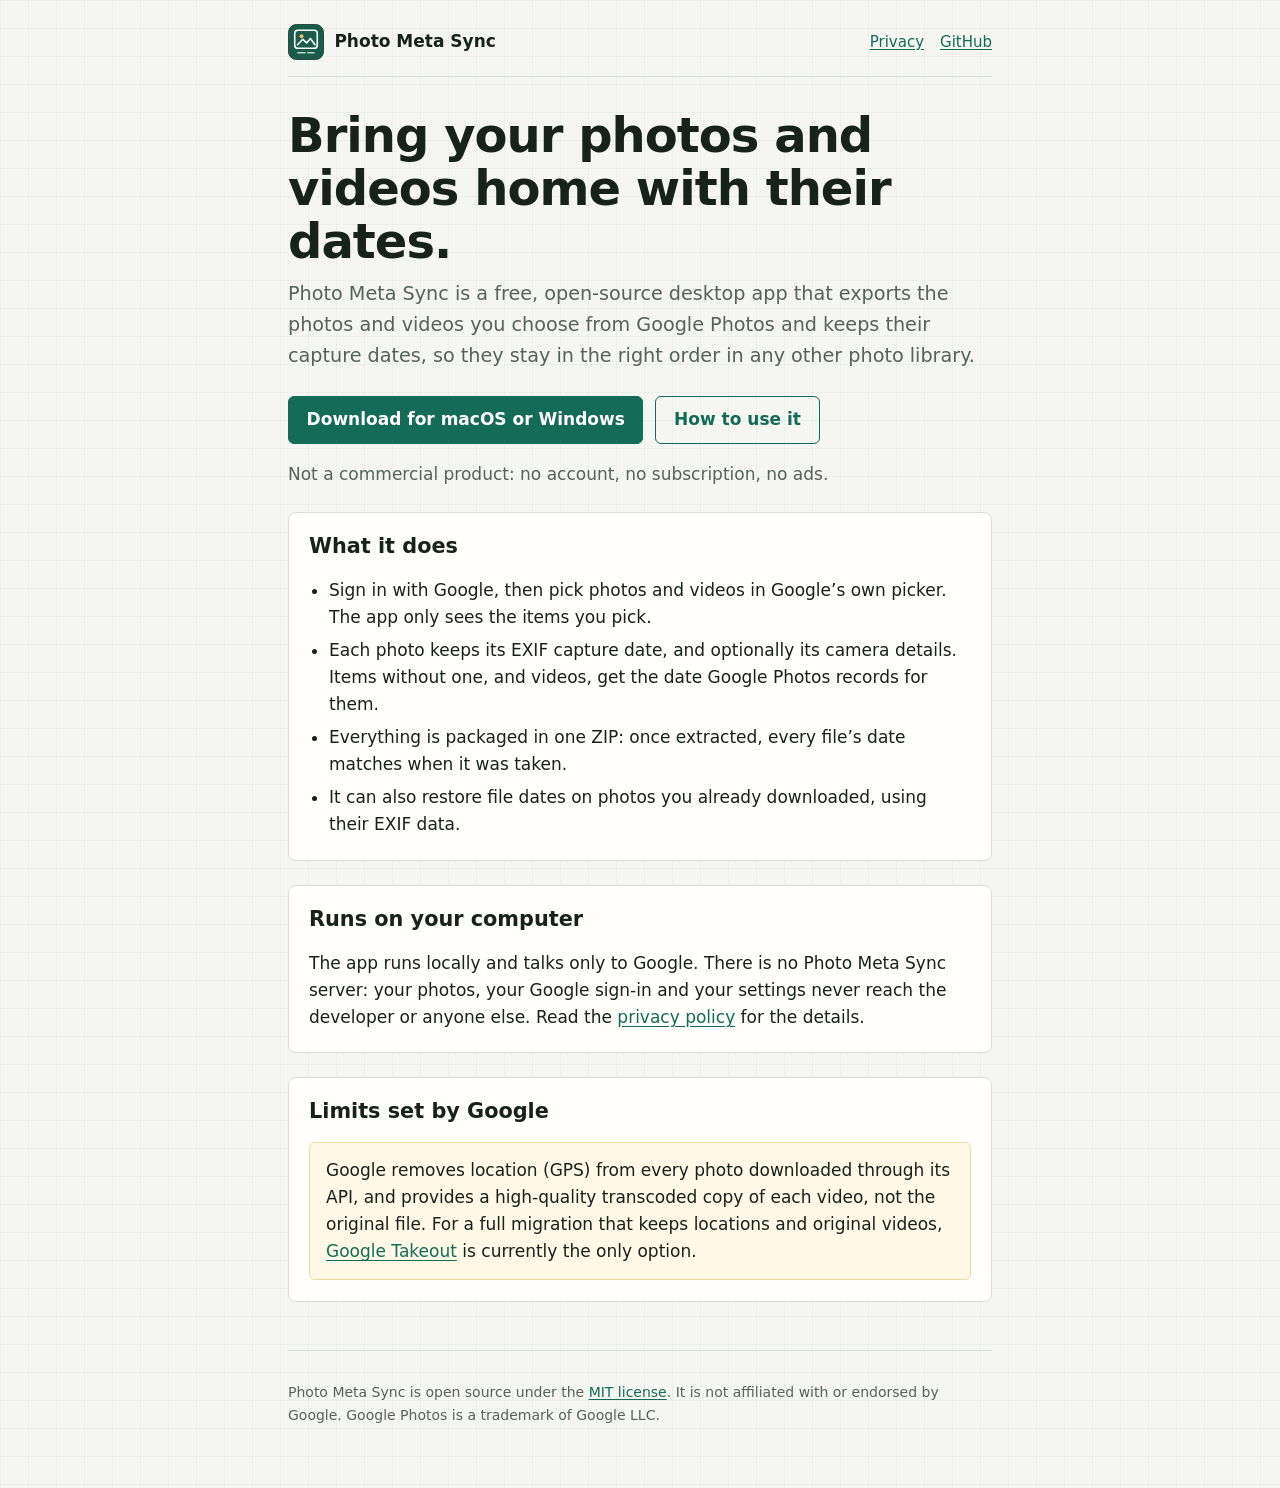
==== site/index.html @ 0d92e304 "docs: add a project site with a privacy policy Adds site/ (homepage and privacy policy), published t" ====
<!doctype html>
<html lang="en">
<head>
  <meta charset="utf-8">
  <meta name="viewport" content="width=device-width, initial-scale=1">
  <title>Photo Meta Sync</title>
  <meta name="description" content="A free desktop app that exports photos and videos from Google Photos with their capture dates, running entirely on your computer.">
  <link rel="icon" href="favicon.svg" type="image/svg+xml">
  <link rel="stylesheet" href="styles.css">
</head>
<body>
  <div class="page">
    <header class="site-header">
      <a class="brand" href="./"><img src="favicon.svg" alt=""> Photo Meta Sync</a>
      <nav class="site-nav" aria-label="Site">
        <a href="privacy.html">Privacy</a>
        <a href="https://github.com/NicoPietrusco/GPhotosMetaSync">GitHub</a>
      </nav>
    </header>

    <main>
      <h1>Bring your photos and videos home with their dates.</h1>
      <p class="lead">Photo Meta Sync is a free, open-source desktop app that exports the photos and videos you choose from Google Photos and keeps their capture dates, so they stay in the right order in any other photo library.</p>

      <div class="actions">
        <a class="btn btn-primary" href="https://github.com/NicoPietrusco/GPhotosMetaSync/releases/latest">Download for macOS or Windows</a>
        <a class="btn" href="https://github.com/NicoPietrusco/GPhotosMetaSync#use-the-app">How to use it</a>
      </div>
      <p class="muted">Not a commercial product: no account, no subscription, no ads.</p>

      <section class="card">
        <h2>What it does</h2>
        <ul>
          <li>Sign in with Google, then pick photos and videos in Google’s own picker. The app only sees the items you pick.</li>
          <li>Each photo keeps its EXIF capture date, and optionally its camera details. Items without one, and videos, get the date Google Photos records for them.</li>
          <li>Everything is packaged in one ZIP: once extracted, every file’s date matches when it was taken.</li>
          <li>It can also restore file dates on photos you already downloaded, using their EXIF data.</li>
        </ul>
      </section>

      <section class="card">
        <h2>Runs on your computer</h2>
        <p>The app runs locally and talks only to Google. There is no Photo Meta Sync server: your photos, your Google sign-in and your settings never reach the developer or anyone else. Read the <a href="privacy.html">privacy policy</a> for the details.</p>
      </section>

      <section class="card">
        <h2>Limits set by Google</h2>
        <p class="note">Google removes location (GPS) from every photo downloaded through its API, and provides a high-quality transcoded copy of each video, not the original file. For a full migration that keeps locations and original videos, <a href="https://takeout.google.com/">Google Takeout</a> is currently the only option.</p>
      </section>
    </main>

    <footer class="site-footer">
      <p>Photo Meta Sync is open source under the <a href="https://github.com/NicoPietrusco/GPhotosMetaSync/blob/main/LICENSE">MIT license</a>. It is not affiliated with or endorsed by Google. Google Photos is a trademark of Google LLC.</p>
    </footer>
  </div>
</body>
</html>
---- site/styles.css ----
/* Photo Meta Sync — project site. Colors follow the app (web/static/css/app.css). */

:root {
  --bg: #f5f6f1;
  --surface: #fffefa;
  --text: #17221c;
  --text-muted: #56625a;
  --border: #d8dfd7;
  --primary: #146b57;
  --primary-hover: #0d5545;
  --primary-fg: #ffffff;
  --note-bg: #fff8e6;
  --note-border: #f0d9a0;
  --grid-line: rgba(24, 54, 39, 0.035);
  --font: "Avenir Next", Avenir, "Segoe UI", system-ui, sans-serif;
  color-scheme: light;
}

@media (prefers-color-scheme: dark) {
  :root {
    --bg: #111814;
    --surface: #18211c;
    --text: #e7eee9;
    --text-muted: #a6b3ab;
    --border: #2c3a32;
    --primary: #5fbf9f;
    --primary-hover: #7dd3b5;
    --primary-fg: #0c1a14;
    --note-bg: #2a2416;
    --note-border: #5c4c26;
    --grid-line: rgba(231, 238, 233, 0.03);
    color-scheme: dark;
  }
}

*,
*::before,
*::after {
  box-sizing: border-box;
}

body {
  margin: 0;
  font-family: var(--font);
  font-size: 1.0625rem;
  line-height: 1.6;
  color: var(--text);
  background-color: var(--bg);
  background-image:
    linear-gradient(var(--grid-line) 1px, transparent 1px),
    linear-gradient(90deg, var(--grid-line) 1px, transparent 1px);
  background-size: 28px 28px;
  -webkit-font-smoothing: antialiased;
}

.page {
  max-width: 46rem;
  margin: 0 auto;
  padding: 1.5rem 1rem 3rem;
}

a {
  color: var(--primary);
  text-underline-offset: 0.15em;
}

a:hover {
  color: var(--primary-hover);
}

:focus-visible {
  outline: 2px solid var(--primary);
  outline-offset: 2px;
}

.site-header {
  display: flex;
  align-items: center;
  justify-content: space-between;
  gap: 1rem;
  padding-bottom: 1rem;
  border-bottom: 1px solid var(--border);
}

.brand {
  display: inline-flex;
  align-items: center;
  gap: 0.65rem;
  color: var(--text);
  font-weight: 700;
  text-decoration: none;
}

.brand img {
  width: 2.25rem;
  height: 2.25rem;
}

.site-nav {
  display: flex;
  gap: 1rem;
  font-size: 0.9375rem;
}

main {
  padding-top: 2rem;
}

h1 {
  margin: 0 0 0.75rem;
  font-size: clamp(2rem, 6vw, 3rem);
  line-height: 1.1;
  letter-spacing: -0.02em;
}

h2 {
  margin: 2.25rem 0 0.5rem;
  font-size: 1.3rem;
  line-height: 1.3;
}

.lead {
  margin: 0 0 1.5rem;
  font-size: 1.2rem;
  color: var(--text-muted);
}

.actions {
  display: flex;
  flex-wrap: wrap;
  gap: 0.75rem;
  margin: 1.5rem 0 0.5rem;
}

.btn {
  display: inline-flex;
  align-items: center;
  min-height: 2.75rem;
  padding: 0.6rem 1.1rem;
  border: 1px solid var(--primary);
  border-radius: 6px;
  font-weight: 700;
  text-decoration: none;
}

.btn-primary {
  background: var(--primary);
  color: var(--primary-fg);
}

.btn-primary:hover {
  background: var(--primary-hover);
  border-color: var(--primary-hover);
  color: var(--primary-fg);
}

.card {
  margin: 1.5rem 0;
  padding: 1.25rem 1.25rem 0.25rem;
  border: 1px solid var(--border);
  border-radius: 8px;
  background: var(--surface);
}

.card h2 {
  margin-top: 0;
}

.note {
  padding: 0.85rem 1rem;
  border: 1px solid var(--note-border);
  border-radius: 6px;
  background: var(--note-bg);
}

ul,
ol {
  padding-left: 1.25rem;
}

li + li {
  margin-top: 0.35rem;
}

code {
  font-family: ui-monospace, SFMono-Regular, Menlo, monospace;
  font-size: 0.9em;
  overflow-wrap: anywhere;
}

.muted {
  color: var(--text-muted);
}

.site-footer {
  margin-top: 3rem;
  padding-top: 1rem;
  border-top: 1px solid var(--border);
  font-size: 0.875rem;
  color: var(--text-muted);
}
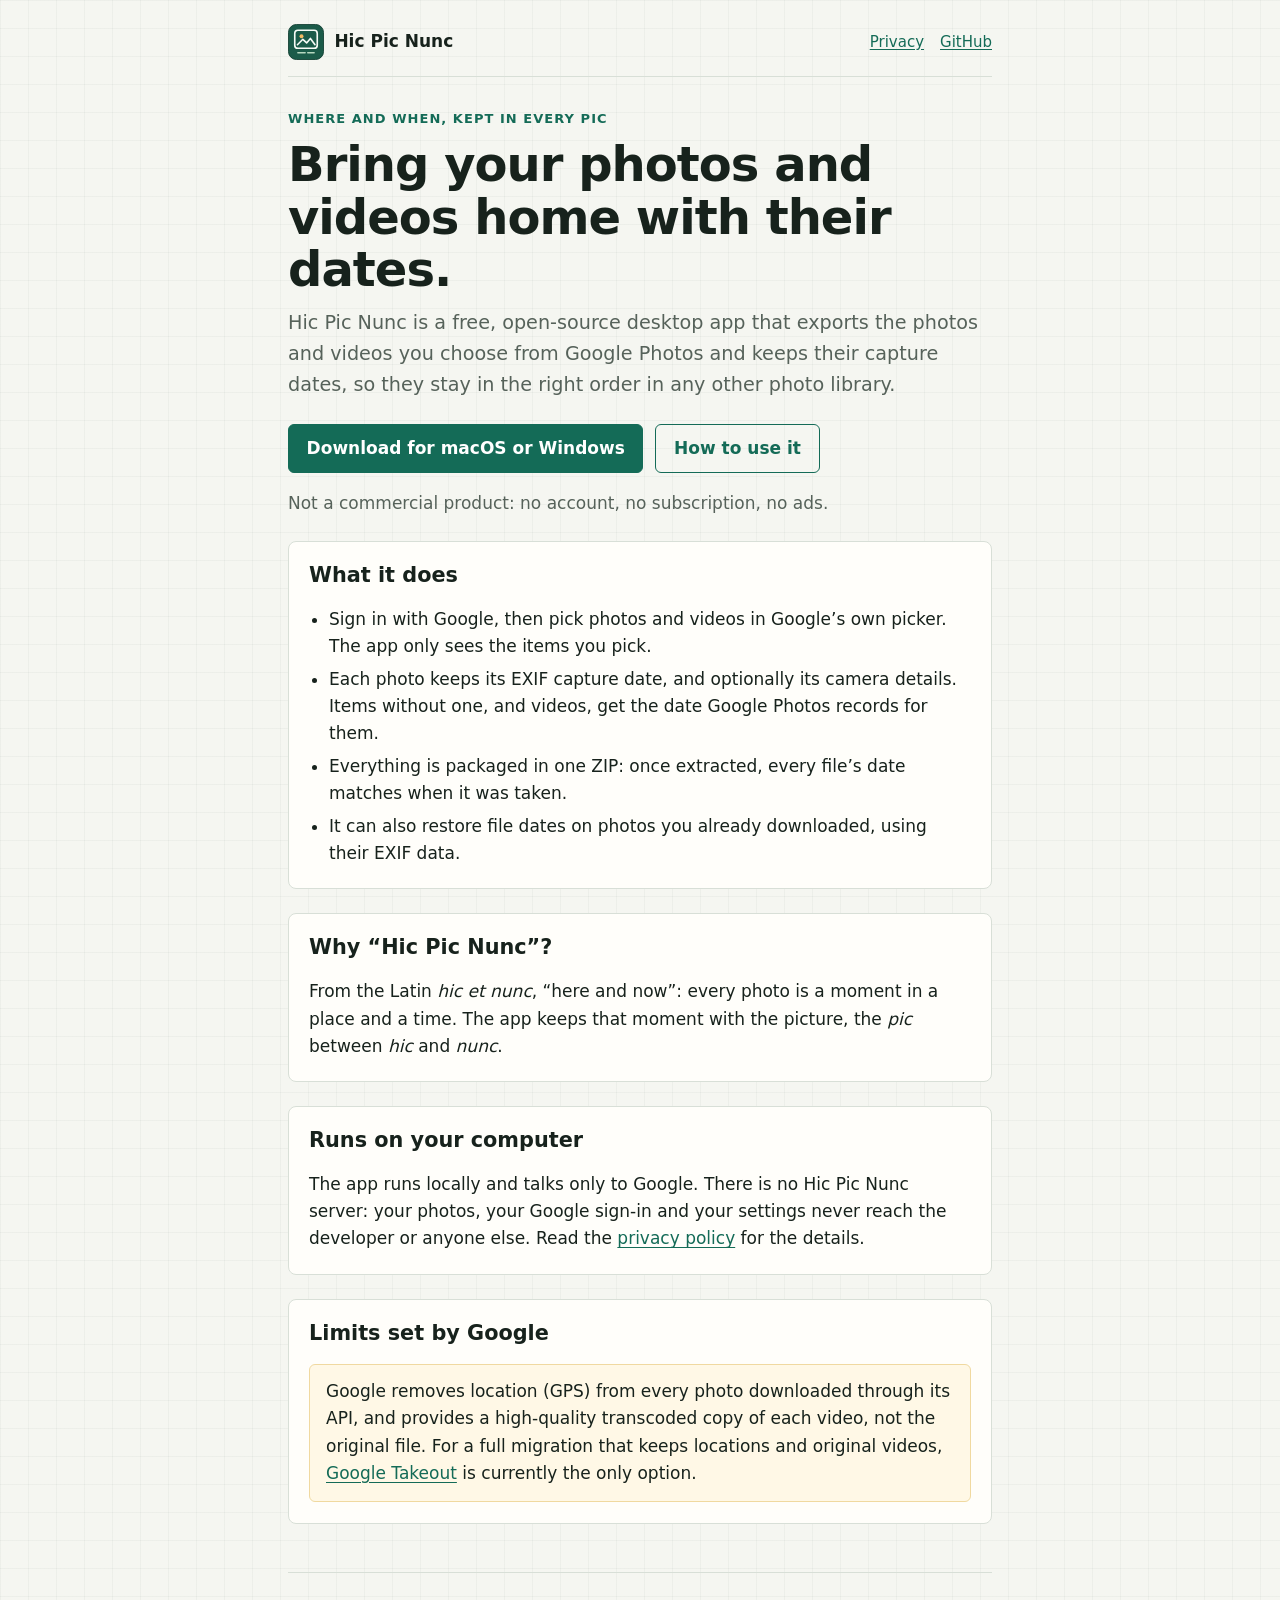
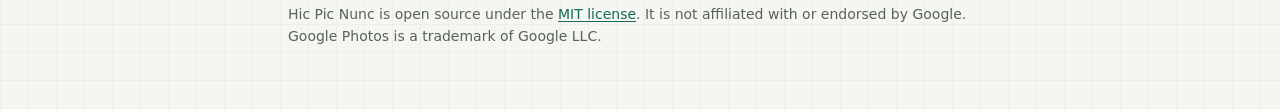
==== commit 1532303f: "refactor: rename the app to Hic Pic Nunc "Where and when, kept in every pic": a play on the Latin hi" ====
--- a/site/index.html
+++ b/site/index.html
@@ -3,7 +3,7 @@
 <head>
   <meta charset="utf-8">
   <meta name="viewport" content="width=device-width, initial-scale=1">
-  <title>Photo Meta Sync</title>
+  <title>Hic Pic Nunc · Where and when, kept in every pic</title>
   <meta name="description" content="A free desktop app that exports photos and videos from Google Photos with their capture dates, running entirely on your computer.">
   <link rel="icon" href="favicon.svg" type="image/svg+xml">
   <link rel="stylesheet" href="styles.css">
@@ -11,20 +11,21 @@
 <body>
   <div class="page">
     <header class="site-header">
-      <a class="brand" href="./"><img src="favicon.svg" alt=""> Photo Meta Sync</a>
+      <a class="brand" href="./"><img src="favicon.svg" alt=""> Hic Pic Nunc</a>
       <nav class="site-nav" aria-label="Site">
         <a href="privacy.html">Privacy</a>
-        <a href="https://github.com/NicoPietrusco/GPhotosMetaSync">GitHub</a>
+        <a href="https://github.com/NicoPietrusco/HicPicNunc">GitHub</a>
       </nav>
     </header>
 
     <main>
+      <p class="eyebrow">Where and when, kept in every pic</p>
       <h1>Bring your photos and videos home with their dates.</h1>
-      <p class="lead">Photo Meta Sync is a free, open-source desktop app that exports the photos and videos you choose from Google Photos and keeps their capture dates, so they stay in the right order in any other photo library.</p>
+      <p class="lead">Hic Pic Nunc is a free, open-source desktop app that exports the photos and videos you choose from Google Photos and keeps their capture dates, so they stay in the right order in any other photo library.</p>
 
       <div class="actions">
-        <a class="btn btn-primary" href="https://github.com/NicoPietrusco/GPhotosMetaSync/releases/latest">Download for macOS or Windows</a>
-        <a class="btn" href="https://github.com/NicoPietrusco/GPhotosMetaSync#use-the-app">How to use it</a>
+        <a class="btn btn-primary" href="https://github.com/NicoPietrusco/HicPicNunc/releases/latest">Download for macOS or Windows</a>
+        <a class="btn" href="https://github.com/NicoPietrusco/HicPicNunc#use-the-app">How to use it</a>
       </div>
       <p class="muted">Not a commercial product: no account, no subscription, no ads.</p>
 
@@ -39,8 +40,13 @@
       </section>
 
       <section class="card">
+        <h2>Why “Hic Pic Nunc”?</h2>
+        <p>From the Latin <em>hic et nunc</em>, “here and now”: every photo is a moment in a place and a time. The app keeps that moment with the picture, the <em>pic</em> between <em>hic</em> and <em>nunc</em>.</p>
+      </section>
+
+      <section class="card">
         <h2>Runs on your computer</h2>
-        <p>The app runs locally and talks only to Google. There is no Photo Meta Sync server: your photos, your Google sign-in and your settings never reach the developer or anyone else. Read the <a href="privacy.html">privacy policy</a> for the details.</p>
+        <p>The app runs locally and talks only to Google. There is no Hic Pic Nunc server: your photos, your Google sign-in and your settings never reach the developer or anyone else. Read the <a href="privacy.html">privacy policy</a> for the details.</p>
       </section>
 
       <section class="card">
@@ -50,7 +56,7 @@
     </main>
 
     <footer class="site-footer">
-      <p>Photo Meta Sync is open source under the <a href="https://github.com/NicoPietrusco/GPhotosMetaSync/blob/main/LICENSE">MIT license</a>. It is not affiliated with or endorsed by Google. Google Photos is a trademark of Google LLC.</p>
+      <p>Hic Pic Nunc is open source under the <a href="https://github.com/NicoPietrusco/HicPicNunc/blob/main/LICENSE">MIT license</a>. It is not affiliated with or endorsed by Google. Google Photos is a trademark of Google LLC.</p>
     </footer>
   </div>
 </body>
--- a/site/styles.css
+++ b/site/styles.css
@@ -1,4 +1,4 @@
-/* Photo Meta Sync — project site. Colors follow the app (web/static/css/app.css). */
+/* Hic Pic Nunc — project site. Colors follow the app (web/static/css/app.css). */
 
 :root {
   --bg: #f5f6f1;
@@ -106,6 +106,15 @@
   padding-top: 2rem;
 }
 
+.eyebrow {
+  margin: 0 0 0.5rem;
+  font-size: 0.8125rem;
+  font-weight: 700;
+  letter-spacing: 0.08em;
+  text-transform: uppercase;
+  color: var(--primary);
+}
+
 h1 {
   margin: 0 0 0.75rem;
   font-size: clamp(2rem, 6vw, 3rem);
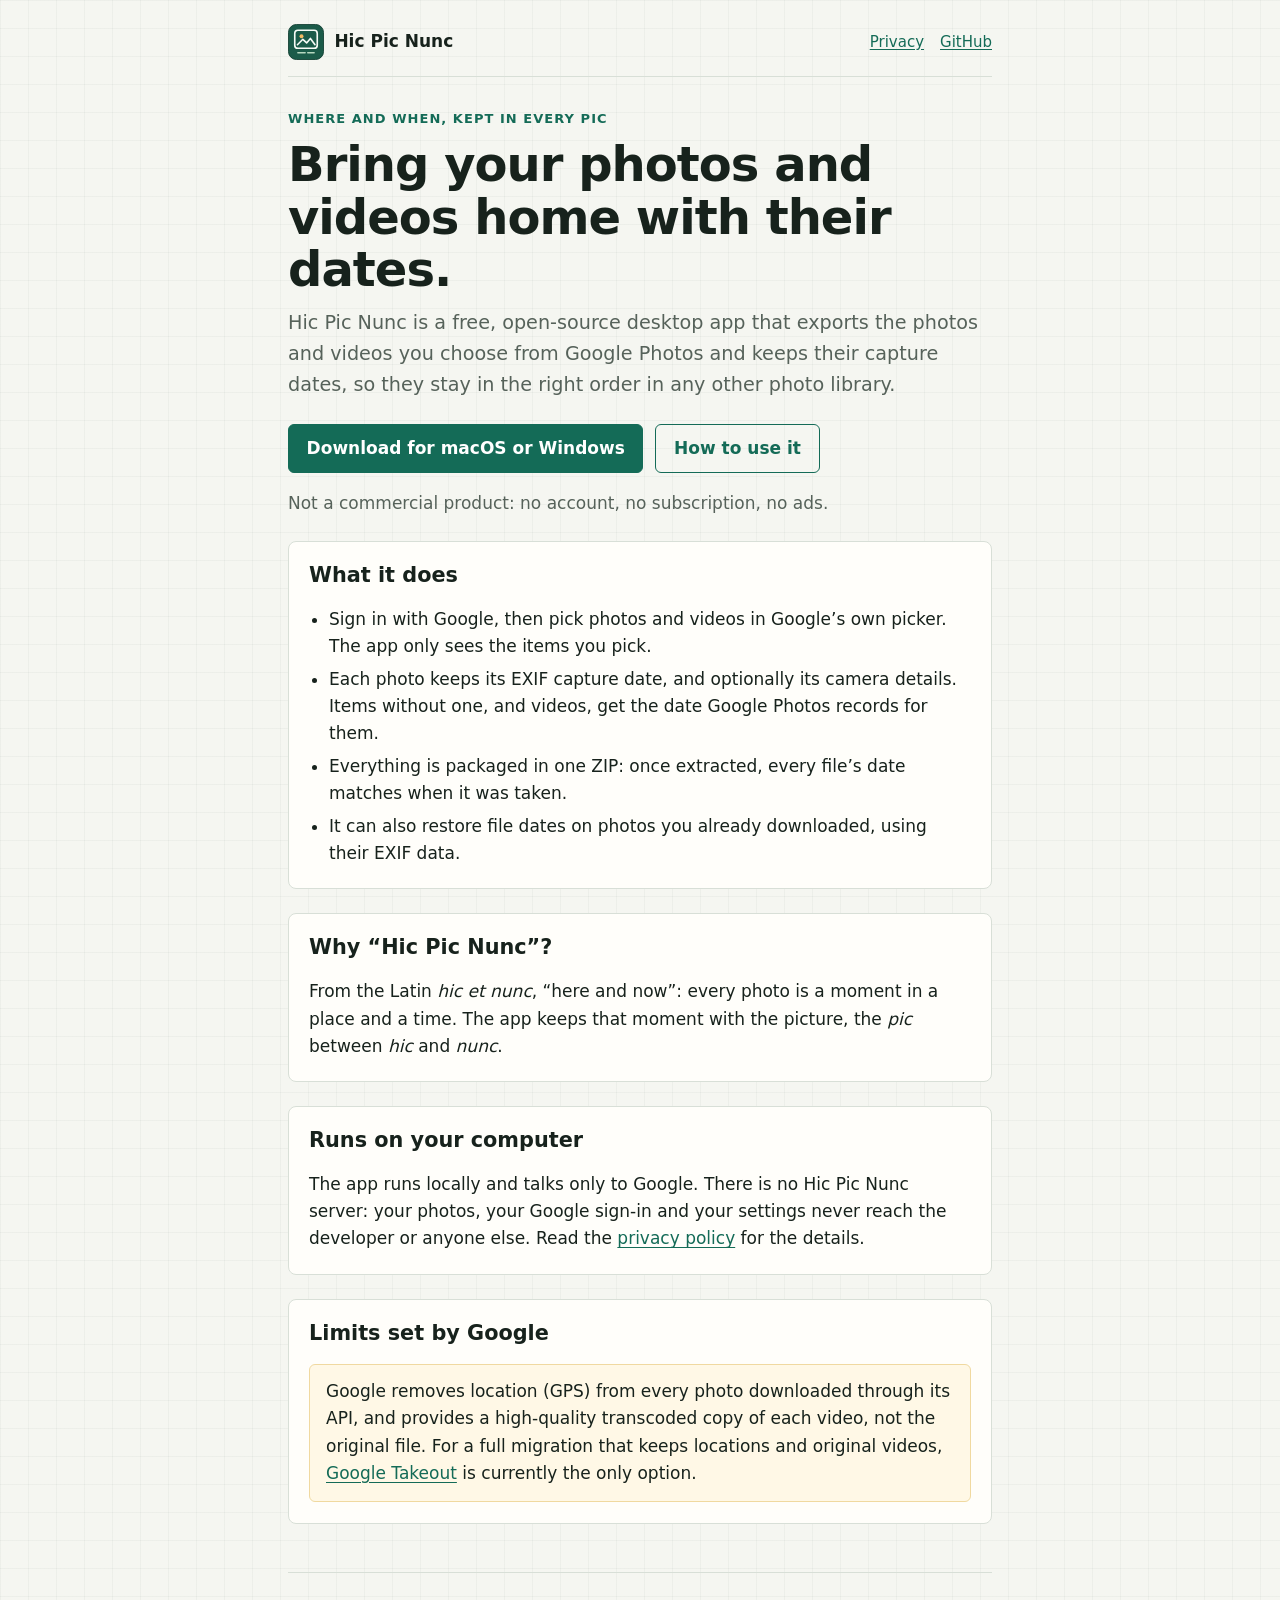
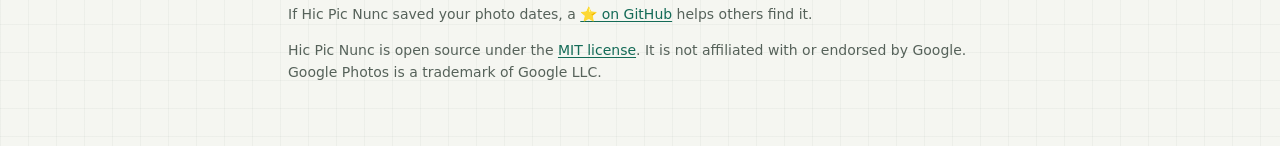
==== commit b4dd7e62: "docs: invite users to star the project Add a short line to the README and to the project site's foot" ====
--- a/site/index.html
+++ b/site/index.html
@@ -56,6 +56,7 @@
     </main>
 
     <footer class="site-footer">
+      <p>If Hic Pic Nunc saved your photo dates, a <a href="https://github.com/NicoPietrusco/HicPicNunc">⭐ on GitHub</a> helps others find it.</p>
       <p>Hic Pic Nunc is open source under the <a href="https://github.com/NicoPietrusco/HicPicNunc/blob/main/LICENSE">MIT license</a>. It is not affiliated with or endorsed by Google. Google Photos is a trademark of Google LLC.</p>
     </footer>
   </div>
